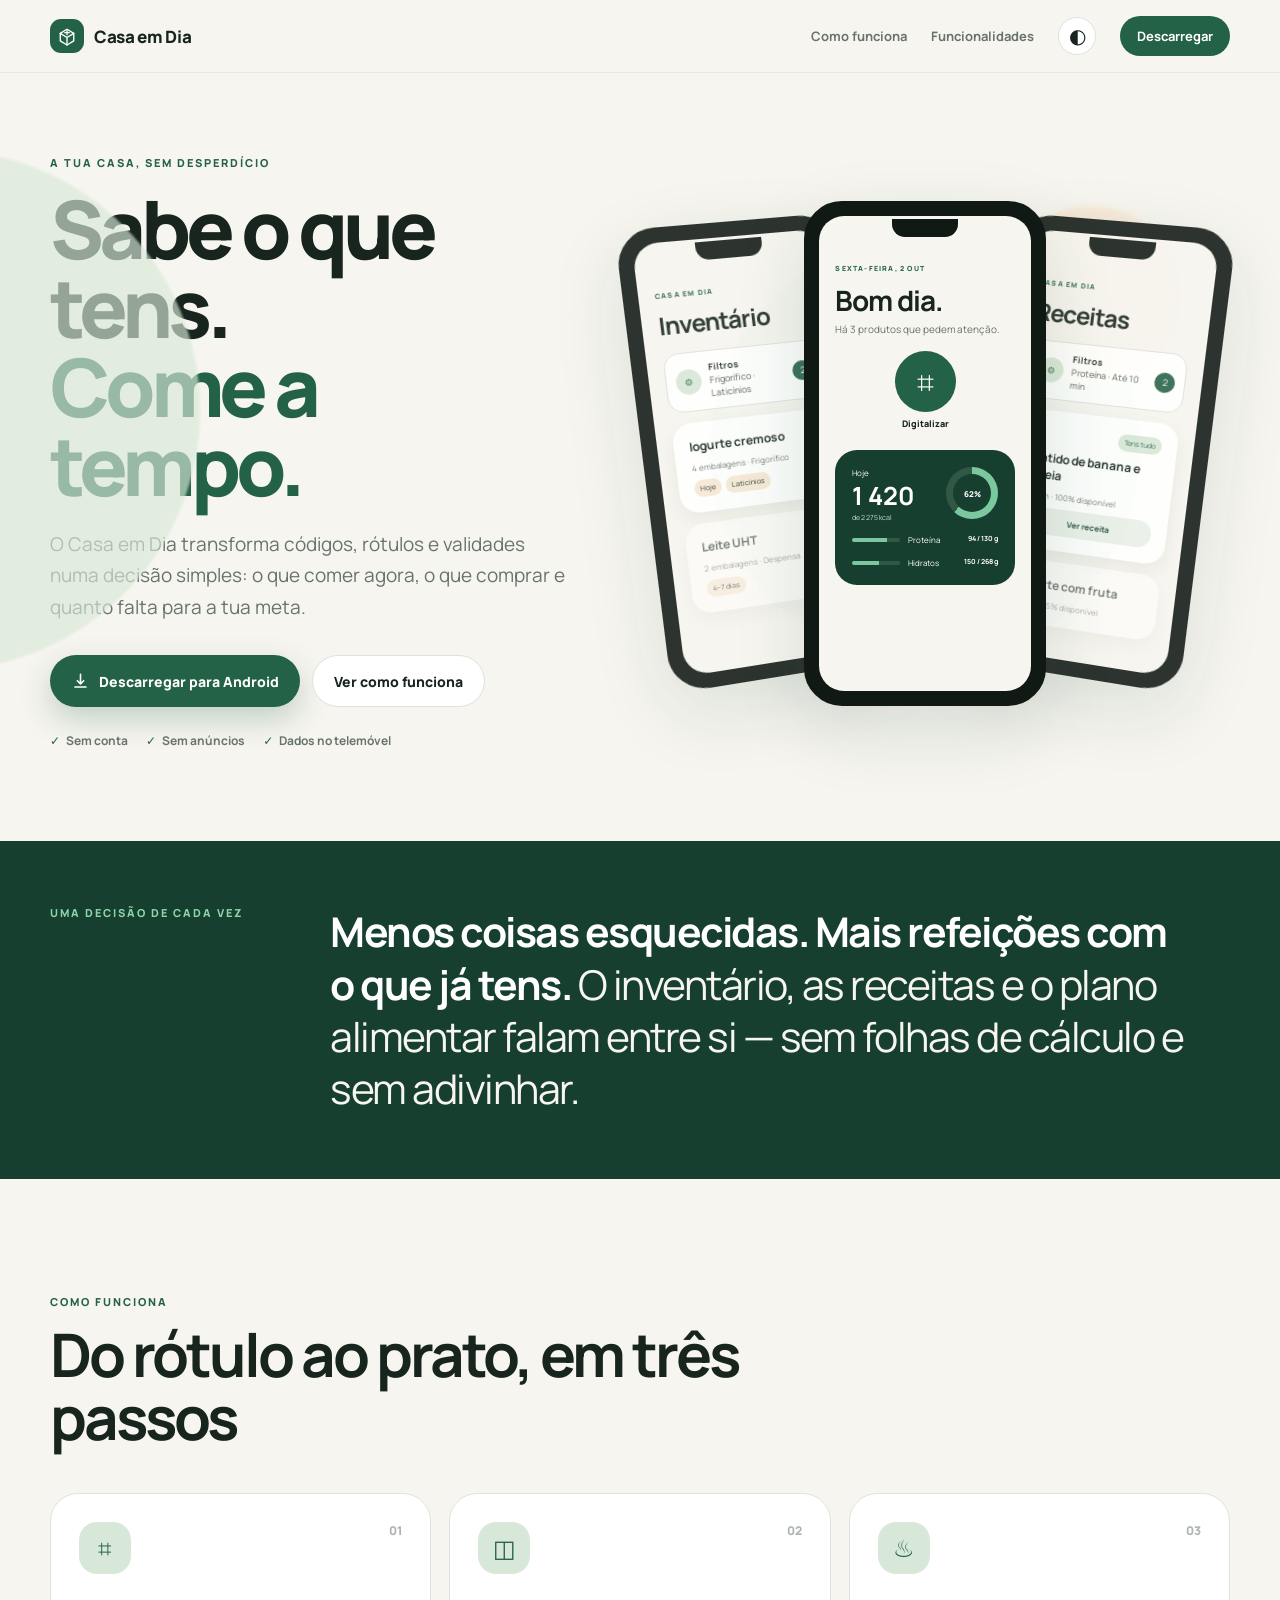
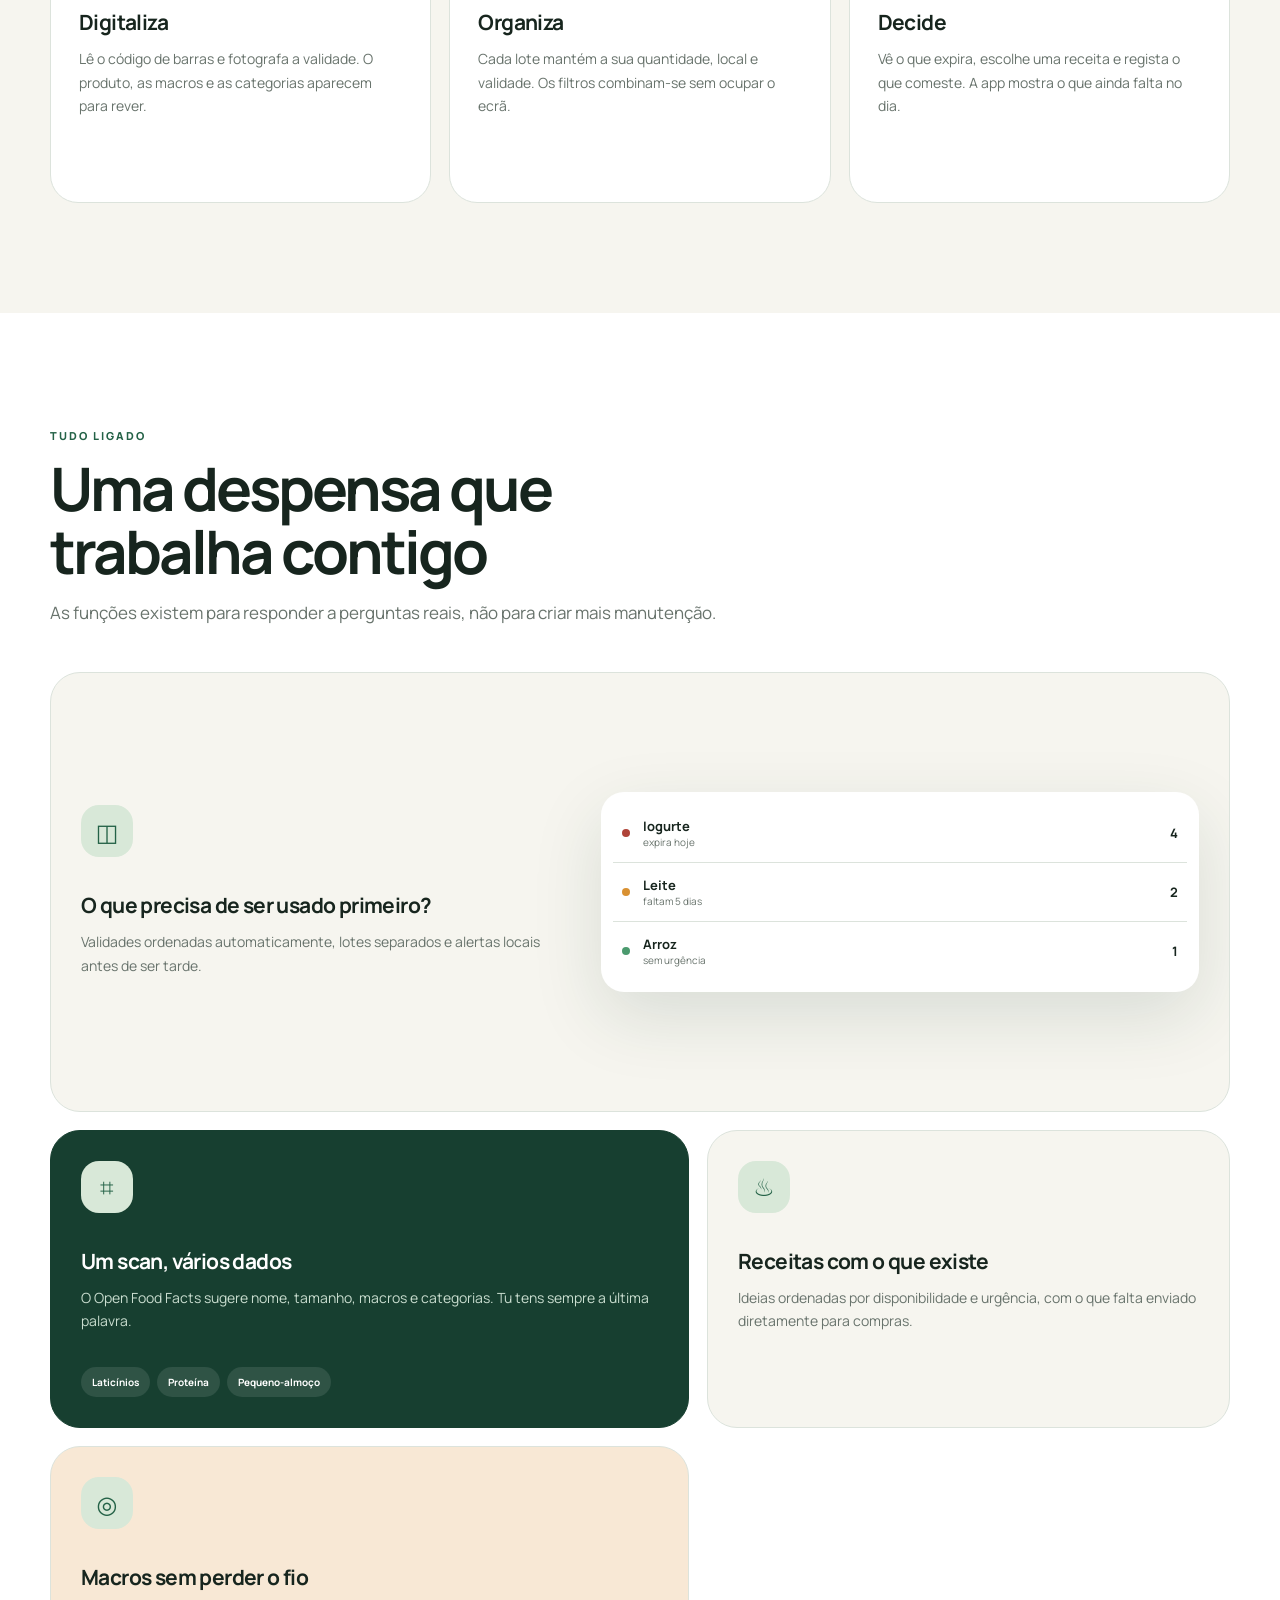
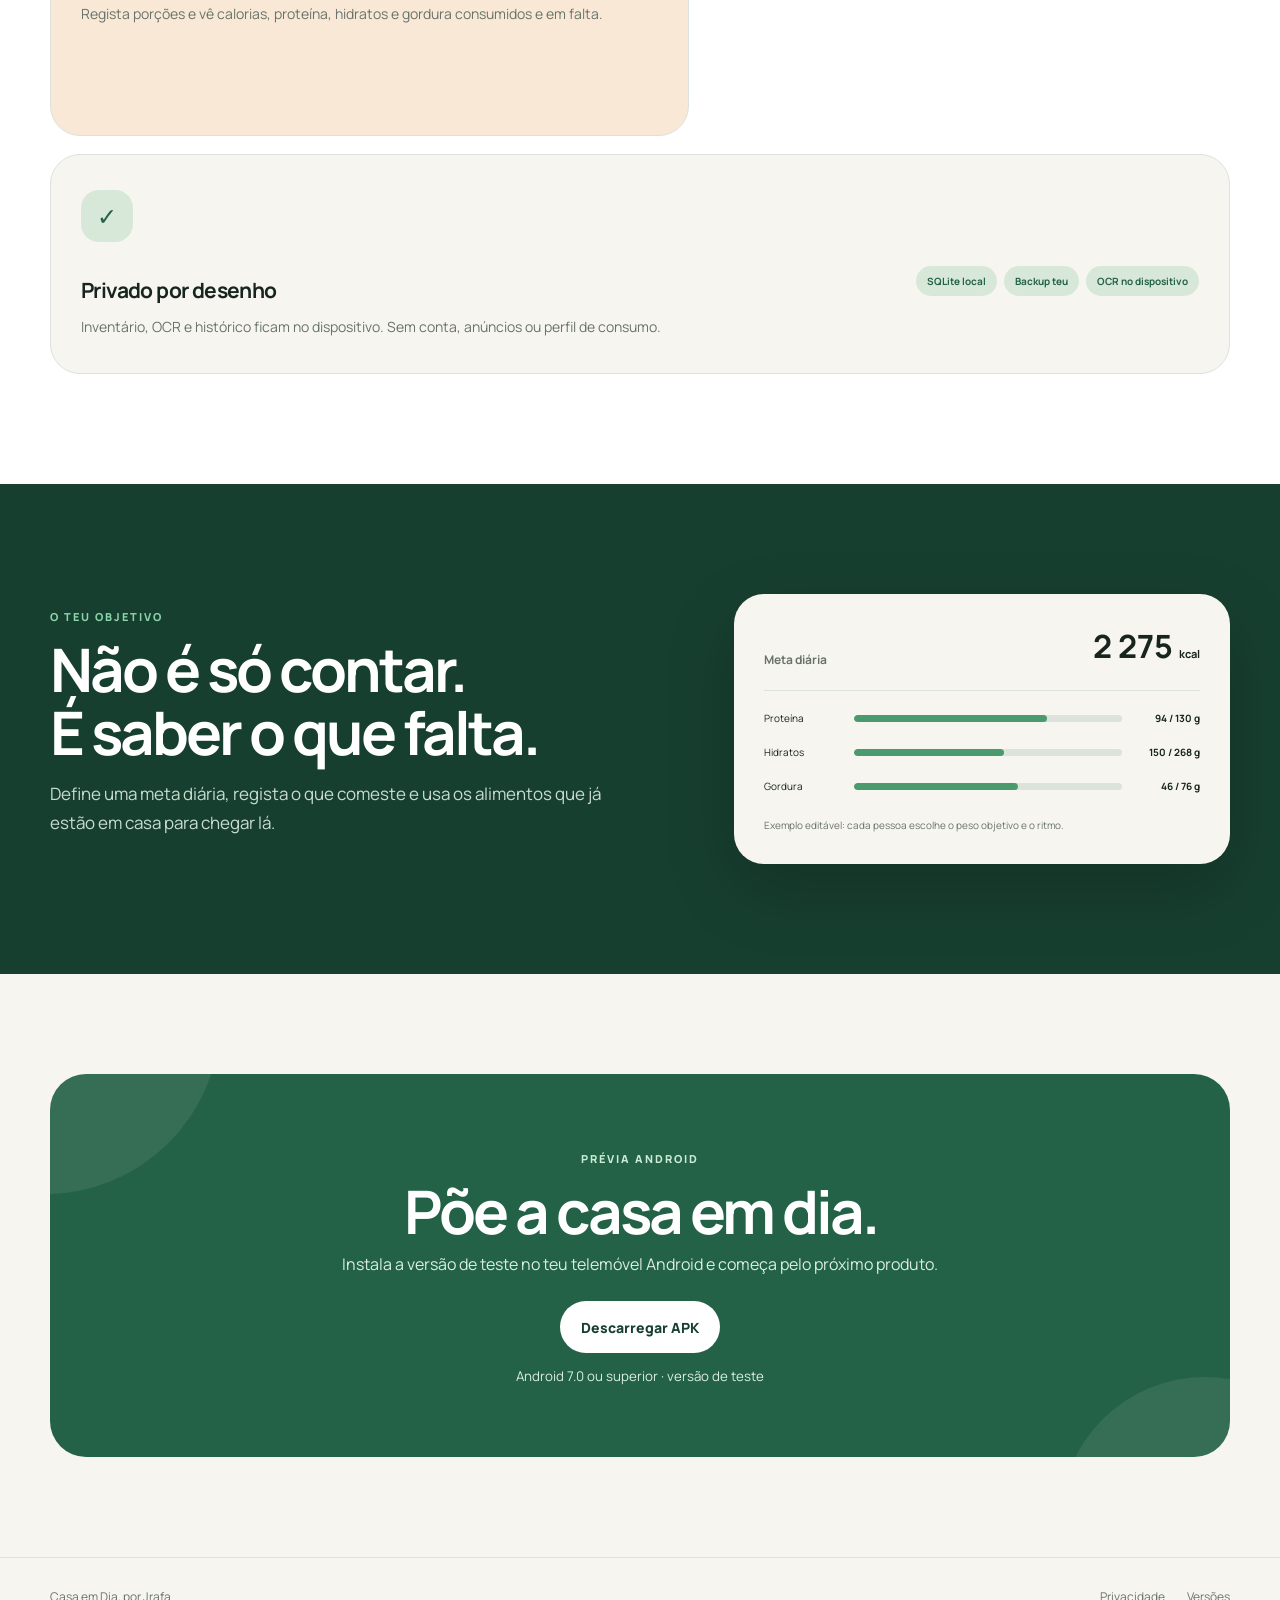
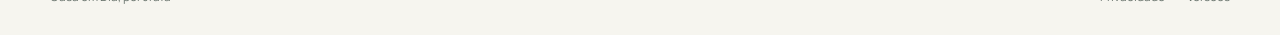
==== index.html @ ed1c9cf5 "feat: publish Casa em Dia product page" ====
<!doctype html>
<html lang="pt-PT">
  <head>
    <meta charset="utf-8" />
    <meta name="viewport" content="width=device-width, initial-scale=1" />
    <title>Casa em Dia — sabe o que tens, come a tempo</title>
    <meta
      name="description"
      content="Inventário, validades, receitas e macros numa app Android privada. Digitaliza, decide o que comer e reduz o desperdício."
    />
    <meta name="theme-color" content="#F6F5EF" />
    <meta property="og:type" content="website" />
    <meta property="og:locale" content="pt_PT" />
    <meta
      property="og:title"
      content="Casa em Dia — sabe o que tens, come a tempo"
    />
    <meta
      property="og:description"
      content="A app Android que junta inventário, validades, receitas e macros — sem conta e sem anúncios."
    />
    <link rel="stylesheet" href="site.css" />
    <script>
      try {
        if (localStorage.getItem('casa-em-dia-theme') === 'dark')
          document.documentElement.dataset.theme = 'dark';
      } catch (error) {}
    </script>
  </head>
  <body>
    <header class="topbar">
      <div class="wrap nav-wrap">
        <a class="brand" href="#top" aria-label="Casa em Dia — início">
          <span class="brand-mark" aria-hidden="true">
            <svg viewBox="0 0 32 32" fill="none">
              <path d="M7 12.5 16 7l9 5.5v10L16 28l-9-5.5v-10Z" />
              <path d="m7 12.5 9 5.5 9-5.5M16 18v10" />
              <path d="M13 11.5h6M16 8.8v5.4" />
            </svg>
          </span>
          Casa em Dia
        </a>
        <nav aria-label="Navegação principal">
          <a class="nav-link" href="#como-funciona">Como funciona</a>
          <a class="nav-link" href="#funcionalidades">Funcionalidades</a>
          <button
            class="theme"
            type="button"
            aria-label="Alternar tema"
            title="Alternar tema"
          >
            <span aria-hidden="true">◐</span>
          </button>
          <a
            class="mini-cta"
            href="https://github.com/jrafael-rep/home-inventory/releases/download/android-preview-1.2.0-3/casa-em-dia-preview-arm64.apk"
            rel="noopener"
          >
            Descarregar
          </a>
        </nav>
      </div>
    </header>

    <main id="top">
      <section class="hero">
        <div class="wrap hero-grid">
          <div class="hero-copy reveal">
            <span class="eyebrow">A TUA CASA, SEM DESPERDÍCIO</span>
            <h1>Sabe o que tens.<br /><span>Come a tempo.</span></h1>
            <p class="lede">
              O Casa em Dia transforma códigos, rótulos e validades numa decisão
              simples: o que comer agora, o que comprar e quanto falta para a
              tua meta.
            </p>
            <div class="actions">
              <a
                class="button primary"
                href="https://github.com/jrafael-rep/home-inventory/releases/download/android-preview-1.2.0-3/casa-em-dia-preview-arm64.apk"
                rel="noopener"
              >
                <svg viewBox="0 0 24 24" aria-hidden="true">
                  <path d="M12 3v12m0 0 4-4m-4 4-4-4M5 19h14" />
                </svg>
                Descarregar para Android
              </a>
              <a class="button secondary" href="#como-funciona"
                >Ver como funciona</a
              >
            </div>
            <div class="trust" aria-label="Vantagens principais">
              <span>Sem conta</span><span>Sem anúncios</span
              ><span>Dados no telemóvel</span>
            </div>
          </div>

          <div
            class="phone-stage reveal"
            aria-label="Pré-visualização da aplicação"
          >
            <div class="orb one"></div>
            <div class="orb two"></div>
            <div class="phone back left" aria-hidden="true">
              <div class="speaker"></div>
              <div class="screen">
                <small>CASA EM DIA</small>
                <h3>Inventário</h3>
                <div class="filter-mock">
                  <b>⚙</b
                  ><span>Filtros<br /><em>Frigorífico · Laticínios</em></span
                  ><i>2</i>
                </div>
                <div class="food-card">
                  <b>Iogurte cremoso</b><span>4 embalagens · Frigorífico</span>
                  <div><i>Hoje</i><i>Laticínios</i></div>
                </div>
                <div class="food-card faint">
                  <b>Leite UHT</b><span>2 embalagens · Despensa</span>
                  <div><i>4–7 dias</i></div>
                </div>
              </div>
            </div>
            <div class="phone front">
              <div class="speaker"></div>
              <div class="screen today-screen">
                <small>SEXTA-FEIRA, 2 OUT</small>
                <h3>Bom dia.</h3>
                <p>Há 3 produtos que pedem atenção.</p>
                <div class="scan-circle">⌗</div>
                <span class="scan-label">Digitalizar</span>
                <div class="today-card">
                  <div><span>Hoje</span><b>1 420</b><em>de 2 275 kcal</em></div>
                  <div class="ring"><span>62%</span></div>
                  <div class="macro">
                    <i style="--p: 72%"></i
                    ><span>Proteína <b>94 / 130 g</b></span>
                  </div>
                  <div class="macro">
                    <i style="--p: 56%"></i
                    ><span>Hidratos <b>150 / 268 g</b></span>
                  </div>
                </div>
              </div>
            </div>
            <div class="phone back right" aria-hidden="true">
              <div class="speaker"></div>
              <div class="screen">
                <small>CASA EM DIA</small>
                <h3>Receitas</h3>
                <div class="filter-mock">
                  <b>⚙</b
                  ><span>Filtros<br /><em>Proteína · Até 10 min</em></span
                  ><i>2</i>
                </div>
                <div class="recipe-card">
                  <span class="pill">Tens tudo</span
                  ><b>Batido de banana e aveia</b
                  ><em>5 min · 100% disponível</em><button>Ver receita</button>
                </div>
                <div class="recipe-card faint">
                  <b>Iogurte com fruta</b><em>5 min · 75% disponível</em>
                </div>
              </div>
            </div>
          </div>
        </div>
      </section>

      <section class="promise reveal">
        <div class="wrap promise-grid">
          <span class="eyebrow">UMA DECISÃO DE CADA VEZ</span>
          <p>
            <strong
              >Menos coisas esquecidas. Mais refeições com o que já
              tens.</strong
            >
            O inventário, as receitas e o plano alimentar falam entre si — sem
            folhas de cálculo e sem adivinhar.
          </p>
        </div>
      </section>

      <section class="section" id="como-funciona">
        <div class="wrap">
          <div class="section-head reveal">
            <span class="eyebrow">COMO FUNCIONA</span>
            <h2>Do rótulo ao prato, em três passos</h2>
          </div>
          <div class="steps">
            <article class="step reveal">
              <span>01</span>
              <div class="step-icon">⌗</div>
              <h3>Digitaliza</h3>
              <p>
                Lê o código de barras e fotografa a validade. O produto, as
                macros e as categorias aparecem para rever.
              </p>
            </article>
            <article class="step reveal">
              <span>02</span>
              <div class="step-icon">◫</div>
              <h3>Organiza</h3>
              <p>
                Cada lote mantém a sua quantidade, local e validade. Os filtros
                combinam-se sem ocupar o ecrã.
              </p>
            </article>
            <article class="step reveal">
              <span>03</span>
              <div class="step-icon">♨</div>
              <h3>Decide</h3>
              <p>
                Vê o que expira, escolhe uma receita e regista o que comeste. A
                app mostra o que ainda falta no dia.
              </p>
            </article>
          </div>
        </div>
      </section>

      <section class="section soft" id="funcionalidades">
        <div class="wrap">
          <div class="section-head reveal">
            <span class="eyebrow">TUDO LIGADO</span>
            <h2>Uma despensa que trabalha contigo</h2>
            <p>
              As funções existem para responder a perguntas reais, não para
              criar mais manutenção.
            </p>
          </div>
          <div class="bento">
            <article class="feature featured reveal">
              <div>
                <span class="feature-icon">◫</span>
                <h3>O que precisa de ser usado primeiro?</h3>
                <p>
                  Validades ordenadas automaticamente, lotes separados e alertas
                  locais antes de ser tarde.
                </p>
              </div>
              <div class="mini-list">
                <div>
                  <i class="red"></i
                  ><span><b>Iogurte</b><em>expira hoje</em></span
                  ><strong>4</strong>
                </div>
                <div>
                  <i class="amber"></i
                  ><span><b>Leite</b><em>faltam 5 dias</em></span
                  ><strong>2</strong>
                </div>
                <div>
                  <i class="green"></i
                  ><span><b>Arroz</b><em>sem urgência</em></span
                  ><strong>1</strong>
                </div>
              </div>
            </article>
            <article class="feature dark reveal">
              <span class="feature-icon">⌗</span>
              <h3>Um scan, vários dados</h3>
              <p>
                O Open Food Facts sugere nome, tamanho, macros e categorias. Tu
                tens sempre a última palavra.
              </p>
              <div class="tag-cloud">
                <span>Laticínios</span><span>Proteína</span
                ><span>Pequeno-almoço</span>
              </div>
            </article>
            <article class="feature reveal">
              <span class="feature-icon">♨</span>
              <h3>Receitas com o que existe</h3>
              <p>
                Ideias ordenadas por disponibilidade e urgência, com o que falta
                enviado diretamente para compras.
              </p>
            </article>
            <article class="feature tint reveal">
              <span class="feature-icon">◎</span>
              <h3>Macros sem perder o fio</h3>
              <p>
                Regista porções e vê calorias, proteína, hidratos e gordura
                consumidos e em falta.
              </p>
            </article>
            <article class="feature wide reveal">
              <div>
                <span class="feature-icon">✓</span>
                <h3>Privado por desenho</h3>
                <p>
                  Inventário, OCR e histórico ficam no dispositivo. Sem conta,
                  anúncios ou perfil de consumo.
                </p>
              </div>
              <div class="privacy-pills">
                <span>SQLite local</span><span>Backup teu</span
                ><span>OCR no dispositivo</span>
              </div>
            </article>
          </div>
        </div>
      </section>

      <section class="goal-section">
        <div class="wrap goal-grid">
          <div class="reveal">
            <span class="eyebrow">O TEU OBJETIVO</span>
            <h2>Não é só contar.<br />É saber o que falta.</h2>
            <p>
              Define uma meta diária, regista o que comeste e usa os alimentos
              que já estão em casa para chegar lá.
            </p>
          </div>
          <div class="goal-card reveal">
            <div class="goal-top">
              <span>Meta diária</span><b>2 275 <small>kcal</small></b>
            </div>
            <div class="goal-row">
              <span>Proteína</span>
              <div><i style="--p: 72%"></i></div>
              <b>94 / 130 g</b>
            </div>
            <div class="goal-row">
              <span>Hidratos</span>
              <div><i style="--p: 56%"></i></div>
              <b>150 / 268 g</b>
            </div>
            <div class="goal-row">
              <span>Gordura</span>
              <div><i style="--p: 61%"></i></div>
              <b>46 / 76 g</b>
            </div>
            <p>
              Exemplo editável: cada pessoa escolhe o peso objetivo e o ritmo.
            </p>
          </div>
        </div>
      </section>

      <section class="final-cta">
        <div class="wrap reveal">
          <div class="final-box">
            <span class="eyebrow">PRÉVIA ANDROID</span>
            <h2>Põe a casa em dia.</h2>
            <p>
              Instala a versão de teste no teu telemóvel Android e começa pelo
              próximo produto.
            </p>
            <a
              class="button primary light"
              href="https://github.com/jrafael-rep/home-inventory/releases/download/android-preview-1.2.0-3/casa-em-dia-preview-arm64.apk"
              rel="noopener"
              >Descarregar APK</a
            >
            <small>Android 7.0 ou superior · versão de teste</small>
          </div>
        </div>
      </section>
    </main>

    <footer>
      <div class="wrap footer-grid">
        <span>Casa em Dia, por Jrafa</span>
        <div>
          <a href="privacy.html">Privacidade</a
          ><a
            href="https://github.com/jrafael-rep/home-inventory/releases"
            rel="noopener"
            >Versões</a
          >
        </div>
      </div>
    </footer>
    <script src="site.js"></script>
  </body>
</html>
---- site.css ----
@import url('https://fonts.googleapis.com/css2?family=Manrope:wght@400;500;600;700;800&display=swap');

:root {
  --bg: #f6f5ef;
  --surface: #fff;
  --soft: #eaf0e9;
  --mint: #d8e8d8;
  --ink: #17251e;
  --muted: #68736c;
  --green: #246247;
  --deep: #173f30;
  --line: #dce3dc;
  --cream: #f8e8d5;
  --orange: #a85d17;
  --shadow: 0 24px 70px rgba(23, 63, 48, 0.13);
}

[data-theme='dark'] {
  --bg: #101813;
  --surface: #17231c;
  --soft: #213128;
  --mint: #294c39;
  --ink: #f2f5f1;
  --muted: #aab6ae;
  --green: #69bd91;
  --deep: #d8e8d8;
  --line: #304139;
  --cream: #4b3523;
  --orange: #edb878;
  --shadow: 0 24px 70px rgba(0, 0, 0, 0.28);
}

* {
  box-sizing: border-box;
}
html {
  scroll-behavior: smooth;
}
body {
  margin: 0;
  overflow-x: hidden;
  background: var(--bg);
  color: var(--ink);
  font-family: Manrope, system-ui, sans-serif;
  -webkit-font-smoothing: antialiased;
}
a {
  color: inherit;
  text-decoration: none;
}
button,
a {
  -webkit-tap-highlight-color: transparent;
}
.wrap {
  width: min(1180px, calc(100% - 40px));
  margin: 0 auto;
}
.topbar {
  position: fixed;
  inset: 0 0 auto;
  z-index: 20;
  background: color-mix(in srgb, var(--bg) 86%, transparent);
  border-bottom: 1px solid color-mix(in srgb, var(--line) 72%, transparent);
  backdrop-filter: blur(18px);
}
.nav-wrap {
  height: 72px;
  display: flex;
  align-items: center;
  justify-content: space-between;
}
.brand {
  display: inline-flex;
  align-items: center;
  gap: 10px;
  font-size: 17px;
  font-weight: 800;
  letter-spacing: -0.35px;
}
.brand-mark {
  width: 34px;
  height: 34px;
  display: grid;
  place-items: center;
  border-radius: 11px;
  color: #fff;
  background: var(--green);
}
.brand-mark svg {
  width: 24px;
  stroke: currentColor;
  stroke-width: 1.8;
  stroke-linejoin: round;
  stroke-linecap: round;
}
nav {
  display: flex;
  align-items: center;
  gap: 24px;
  font-size: 13px;
  font-weight: 700;
}
.nav-link {
  color: var(--muted);
  transition: color 0.2s ease;
}
.nav-link:hover {
  color: var(--ink);
}
.theme {
  width: 38px;
  height: 38px;
  border: 1px solid var(--line);
  border-radius: 50%;
  color: var(--ink);
  background: var(--surface);
  cursor: pointer;
  font-size: 20px;
  transition: transform 0.2s ease;
}
.theme:hover {
  transform: rotate(18deg);
}
.mini-cta {
  padding: 11px 17px;
  border-radius: 99px;
  color: #fff;
  background: var(--green);
}
.hero {
  min-height: 760px;
  padding: 150px 0 92px;
  position: relative;
}
.hero::before {
  content: '';
  position: absolute;
  width: 520px;
  height: 520px;
  border-radius: 50%;
  background: color-mix(in srgb, var(--mint) 65%, transparent);
  filter: blur(1px);
  left: -320px;
  top: 150px;
}
.hero-grid {
  display: grid;
  grid-template-columns: 0.92fr 1.08fr;
  gap: 52px;
  align-items: center;
}
.eyebrow {
  display: inline-block;
  color: var(--green);
  font-weight: 800;
  letter-spacing: 2px;
  font-size: 11px;
}
h1,
h2,
h3,
p {
  margin-top: 0;
}
h1 {
  max-width: 660px;
  margin: 17px 0 24px;
  font-size: clamp(52px, 6.3vw, 88px);
  line-height: 0.98;
  letter-spacing: -5px;
  font-weight: 800;
}
h1 span {
  color: var(--green);
}
.lede {
  max-width: 600px;
  color: var(--muted);
  font-size: 19px;
  line-height: 1.65;
}
.actions {
  display: flex;
  gap: 12px;
  margin: 32px 0 25px;
  flex-wrap: wrap;
}
.button {
  min-height: 52px;
  padding: 0 21px;
  border-radius: 99px;
  display: inline-flex;
  align-items: center;
  justify-content: center;
  gap: 9px;
  font-size: 14px;
  font-weight: 800;
  transition:
    transform 0.2s ease,
    box-shadow 0.2s ease,
    background 0.2s ease;
}
.button:hover {
  transform: translateY(-2px);
}
.button svg {
  width: 19px;
  fill: none;
  stroke: currentColor;
  stroke-width: 2;
  stroke-linecap: round;
  stroke-linejoin: round;
}
.button.primary {
  color: #fff;
  background: var(--green);
  box-shadow: 0 12px 30px color-mix(in srgb, var(--green) 25%, transparent);
}
.button.secondary {
  border: 1px solid var(--line);
  background: var(--surface);
}
.trust {
  display: flex;
  flex-wrap: wrap;
  gap: 18px;
  color: var(--muted);
  font-size: 12px;
  font-weight: 700;
}
.trust span::before {
  content: '✓';
  color: var(--green);
  margin-right: 6px;
}
.phone-stage {
  min-height: 580px;
  position: relative;
  display: flex;
  justify-content: center;
  align-items: center;
  perspective: 1300px;
}
.orb {
  position: absolute;
  border-radius: 50%;
  filter: blur(2px);
}
.orb.one {
  width: 430px;
  height: 430px;
  background: var(--mint);
}
.orb.two {
  width: 180px;
  height: 180px;
  right: 8%;
  top: 8%;
  background: var(--cream);
  opacity: 0.9;
}
.phone {
  width: 242px;
  height: 505px;
  border: 8px solid #111915;
  border-radius: 38px;
  padding: 7px;
  background: #111915;
  position: absolute;
  box-shadow: var(--shadow);
  transition: transform 0.5s cubic-bezier(0.2, 0.8, 0.2, 1);
}
.phone::after {
  content: '';
  position: absolute;
  inset: 8px;
  border: 1px solid rgba(255, 255, 255, 0.08);
  border-radius: 25px;
  pointer-events: none;
}
.phone-stage:hover .front {
  transform: translateY(-7px);
}
.phone-stage:hover .left {
  transform: translate(-22px, -3px) rotateY(13deg) rotateZ(-7deg);
}
.phone-stage:hover .right {
  transform: translate(22px, 3px) rotateY(-13deg) rotateZ(7deg);
}
.phone.front {
  z-index: 3;
  transform: translateY(4px);
}
.phone.back {
  width: 218px;
  height: 458px;
  z-index: 1;
  opacity: 0.88;
}
.phone.left {
  left: 4%;
  transform: rotateY(13deg) rotateZ(-7deg);
}
.phone.right {
  right: 4%;
  transform: rotateY(-13deg) rotateZ(7deg);
}
.speaker {
  position: absolute;
  z-index: 4;
  width: 66px;
  height: 18px;
  top: 10px;
  left: 50%;
  transform: translateX(-50%);
  border-radius: 0 0 13px 13px;
  background: #111915;
}
.screen {
  height: 100%;
  overflow: hidden;
  border-radius: 25px;
  padding: 38px 16px 18px;
  background: #f6f5ef;
  color: #17251e;
}
.screen small {
  font-size: 7px;
  color: #246247;
  font-weight: 800;
  letter-spacing: 1.2px;
}
.screen h3 {
  font-size: 24px;
  margin: 5px 0 12px;
  letter-spacing: -1px;
}
.screen > p {
  color: #68736c;
  font-size: 10px;
  line-height: 1.5;
}
.filter-mock {
  display: flex;
  align-items: center;
  gap: 8px;
  background: #fff;
  border: 1px solid #dce3dc;
  border-radius: 15px;
  padding: 9px;
  font-size: 9px;
}
.filter-mock b {
  width: 25px;
  height: 25px;
  display: grid;
  place-items: center;
  background: #d8e8d8;
  border-radius: 50%;
  color: #246247;
}
.filter-mock span {
  flex: 1;
  font-weight: 700;
}
.filter-mock em {
  color: #68736c;
  font-style: normal;
  font-weight: 500;
}
.filter-mock i {
  width: 20px;
  height: 20px;
  display: grid;
  place-items: center;
  color: #fff;
  background: #246247;
  border-radius: 50%;
  font-style: normal;
}
.food-card,
.recipe-card {
  position: relative;
  display: flex;
  flex-direction: column;
  gap: 7px;
  margin-top: 11px;
  padding: 15px;
  border-radius: 19px;
  background: #fff;
  box-shadow: 0 8px 20px rgba(23, 37, 30, 0.06);
}
.food-card > b,
.recipe-card > b {
  font-size: 12px;
}
.food-card > span,
.recipe-card > em {
  color: #68736c;
  font-size: 8px;
  font-style: normal;
}
.food-card div {
  display: flex;
  gap: 4px;
}
.food-card i,
.pill {
  padding: 4px 6px;
  border-radius: 99px;
  background: #f8e8d5;
  font-size: 7px;
  font-style: normal;
}
.faint {
  opacity: 0.62;
}
.recipe-card .pill {
  align-self: flex-end;
  color: #246247;
  background: #d8e8d8;
}
.recipe-card button {
  border: 0;
  padding: 8px;
  color: #173f30;
  background: #eaf0e9;
  border-radius: 99px;
  font: 700 8px Manrope;
}
.today-screen {
  text-align: left;
}
.today-screen h3 {
  font-size: 28px;
  margin-bottom: 3px;
}
.today-screen > p {
  margin-bottom: 10px;
}
.scan-circle {
  width: 61px;
  height: 61px;
  margin: 14px auto 5px;
  display: grid;
  place-items: center;
  border-radius: 50%;
  color: #fff;
  background: #246247;
  font-size: 30px;
}
.scan-label {
  display: block;
  text-align: center;
  font-size: 9px;
  font-weight: 800;
}
.today-card {
  margin-top: 20px;
  padding: 17px;
  border-radius: 22px;
  background: #173f30;
  color: #fff;
  display: grid;
  grid-template-columns: 1fr auto;
  gap: 12px;
}
.today-card > div:first-child {
  display: flex;
  flex-direction: column;
}
.today-card span {
  font-size: 8px;
}
.today-card b {
  font-size: 25px;
}
.today-card em {
  font-size: 7px;
  color: #c9ddcf;
  font-style: normal;
}
.ring {
  width: 52px;
  height: 52px;
  border-radius: 50%;
  display: grid;
  place-items: center;
  background: conic-gradient(#7bc89e 62%, #315844 0);
}
.ring::before {
  content: '';
  position: absolute;
  width: 38px;
  height: 38px;
  border-radius: 50%;
  background: #173f30;
}
.ring span {
  z-index: 1;
  font-weight: 800;
}
.macro {
  grid-column: 1/-1;
  display: grid;
  grid-template-columns: 48px 1fr;
  gap: 8px;
  align-items: center;
}
.macro i {
  height: 4px;
  border-radius: 4px;
  background: linear-gradient(90deg, #7bc89e var(--p), #315844 0);
}
.macro span {
  display: flex;
  justify-content: space-between;
}
.macro b {
  font-size: 7px;
}
.promise {
  padding: 64px 0;
  background: var(--deep);
  color: var(--bg);
}
[data-theme='dark'] .promise {
  color: #17251e;
  background: #d8e8d8;
}
.promise-grid {
  display: grid;
  grid-template-columns: 220px 1fr;
  gap: 60px;
  align-items: start;
}
.promise .eyebrow {
  color: #8cd4aa;
}
.promise p {
  max-width: 860px;
  margin: 0;
  font-size: clamp(25px, 3.2vw, 42px);
  line-height: 1.28;
  letter-spacing: -1.5px;
}
.promise p strong {
  color: #fff;
}
[data-theme='dark'] .promise p strong {
  color: #17251e;
}
.section {
  padding: 110px 0;
}
.section.soft {
  background: var(--surface);
}
.section-head {
  max-width: 720px;
  margin-bottom: 44px;
}
.section-head h2,
.goal-section h2,
.final-box h2 {
  margin: 12px 0 16px;
  font-size: clamp(38px, 5vw, 60px);
  line-height: 1.05;
  letter-spacing: -3px;
}
.section-head > p {
  color: var(--muted);
  font-size: 17px;
  line-height: 1.7;
}
.steps {
  display: grid;
  grid-template-columns: repeat(3, 1fr);
  gap: 18px;
}
.step {
  position: relative;
  min-height: 310px;
  padding: 28px;
  border: 1px solid var(--line);
  border-radius: 28px;
  background: var(--surface);
}
.step > span {
  float: right;
  color: color-mix(in srgb, var(--muted) 55%, transparent);
  font-size: 12px;
  font-weight: 800;
}
.step-icon,
.feature-icon {
  width: 52px;
  height: 52px;
  margin-bottom: 34px;
  display: grid;
  place-items: center;
  border-radius: 18px;
  color: var(--green);
  background: var(--mint);
  font-size: 24px;
}
.step h3,
.feature h3 {
  margin-bottom: 11px;
  font-size: 21px;
  letter-spacing: -0.6px;
}
.step p,
.feature p {
  margin: 0;
  color: var(--muted);
  font-size: 14px;
  line-height: 1.7;
}
.bento {
  display: grid;
  grid-template-columns: 1.1fr 0.9fr;
  gap: 18px;
}
.feature {
  min-height: 290px;
  padding: 30px;
  border: 1px solid var(--line);
  border-radius: 30px;
  background: var(--bg);
  overflow: hidden;
}
.feature.featured {
  min-height: 440px;
  display: grid;
  grid-template-columns: 0.9fr 1.1fr;
  align-items: center;
  gap: 30px;
  grid-column: 1/-1;
}
.feature.dark {
  color: #fff;
  background: #173f30;
  border-color: #173f30;
}
.feature.dark p {
  color: #c9ddcf;
}
.feature.tint {
  background: var(--cream);
}
.feature.wide {
  grid-column: 1/-1;
  min-height: 220px;
  display: flex;
  justify-content: space-between;
  align-items: center;
  gap: 30px;
}
.mini-list {
  padding: 12px;
  border-radius: 23px;
  background: var(--surface);
  box-shadow: var(--shadow);
}
.mini-list > div {
  display: grid;
  grid-template-columns: 10px 1fr auto;
  gap: 11px;
  align-items: center;
  padding: 13px 9px;
  border-bottom: 1px solid var(--line);
}
.mini-list > div:last-child {
  border: 0;
}
.mini-list i {
  width: 8px;
  height: 8px;
  border-radius: 50%;
}
.mini-list .red {
  background: #af4338;
}
.mini-list .amber {
  background: #d99132;
}
.mini-list .green {
  background: #4b9a6e;
}
.mini-list span {
  display: flex;
  flex-direction: column;
}
.mini-list b {
  font-size: 13px;
}
.mini-list em {
  color: var(--muted);
  font-size: 10px;
  font-style: normal;
}
.mini-list strong {
  font-size: 13px;
}
.tag-cloud,
.privacy-pills {
  display: flex;
  flex-wrap: wrap;
  gap: 7px;
  margin-top: 34px;
}
.tag-cloud span,
.privacy-pills span {
  padding: 8px 11px;
  border-radius: 99px;
  background: rgba(255, 255, 255, 0.1);
  font-size: 10px;
  font-weight: 700;
}
.privacy-pills span {
  color: var(--green);
  background: var(--mint);
}
.goal-section {
  padding: 110px 0;
  color: #fff;
  background: #173f30;
}
.goal-grid {
  display: grid;
  grid-template-columns: 1fr 0.82fr;
  gap: 80px;
  align-items: center;
}
.goal-section .eyebrow {
  color: #8cd4aa;
}
.goal-section p {
  max-width: 580px;
  color: #c9ddcf;
  font-size: 17px;
  line-height: 1.7;
}
.goal-card {
  padding: 30px;
  border-radius: 30px;
  color: #17251e;
  background: #f6f5ef;
  box-shadow: 0 25px 70px rgba(0, 0, 0, 0.2);
}
.goal-top {
  display: flex;
  justify-content: space-between;
  align-items: end;
  padding-bottom: 22px;
  border-bottom: 1px solid #dce3dc;
}
.goal-top > span {
  color: #68736c;
  font-size: 12px;
  font-weight: 700;
}
.goal-top > b {
  font-size: 32px;
}
.goal-top small {
  font-size: 11px;
}
.goal-row {
  margin-top: 20px;
  display: grid;
  grid-template-columns: 78px 1fr auto;
  gap: 12px;
  align-items: center;
  font-size: 10px;
}
.goal-row > div {
  height: 7px;
  border-radius: 99px;
  background: #dce3dc;
  overflow: hidden;
}
.goal-row i {
  display: block;
  width: var(--p);
  height: 100%;
  border-radius: inherit;
  background: #4b9a6e;
}
.goal-row b {
  min-width: 66px;
  text-align: right;
}
.goal-card > p {
  margin: 24px 0 0;
  color: #68736c;
  font-size: 10px;
}
.final-cta {
  padding: 100px 0;
}
.final-box {
  padding: 72px 30px;
  border-radius: 36px;
  text-align: center;
  color: #fff;
  background: var(--green);
  position: relative;
  overflow: hidden;
}
.final-box::before,
.final-box::after {
  content: '';
  position: absolute;
  border-radius: 50%;
  background: rgba(255, 255, 255, 0.08);
}
.final-box::before {
  width: 350px;
  height: 350px;
  left: -180px;
  top: -230px;
}
.final-box::after {
  width: 290px;
  height: 290px;
  right: -120px;
  bottom: -210px;
}
.final-box > * {
  position: relative;
  z-index: 1;
}
.final-box .eyebrow {
  color: #caecd7;
}
.final-box h2 {
  margin-bottom: 10px;
}
.final-box p {
  margin-bottom: 26px;
  color: #d9eee1;
}
.button.light {
  color: #173f30;
  background: #fff;
  box-shadow: none;
}
.final-box small {
  display: block;
  margin-top: 14px;
  color: #d9eee1;
}
footer {
  padding: 30px 0;
  border-top: 1px solid var(--line);
  color: var(--muted);
  font-size: 12px;
}
.footer-grid {
  display: flex;
  align-items: center;
  justify-content: space-between;
}
.footer-grid div {
  display: flex;
  gap: 22px;
}
.footer-grid a:hover {
  color: var(--ink);
}
.reveal {
  opacity: 0;
  transform: translateY(18px);
  transition:
    opacity 0.65s ease,
    transform 0.65s cubic-bezier(0.2, 0.8, 0.2, 1);
}
.reveal.visible {
  opacity: 1;
  transform: none;
}

@media (max-width: 980px) {
  .hero-grid {
    grid-template-columns: 1fr;
  }
  .hero-copy {
    text-align: center;
  }
  .hero-copy .lede {
    margin-left: auto;
    margin-right: auto;
  }
  .actions,
  .trust {
    justify-content: center;
  }
  .phone-stage {
    margin-top: 20px;
  }
  .goal-grid {
    grid-template-columns: 1fr;
    gap: 45px;
  }
  .promise-grid {
    grid-template-columns: 1fr;
    gap: 20px;
  }
  .steps {
    grid-template-columns: repeat(3, minmax(260px, 1fr));
    overflow-x: auto;
    scroll-snap-type: x mandatory;
    padding-bottom: 12px;
  }
  .step {
    scroll-snap-align: start;
  }
  .phone.left {
    left: 12%;
  }
  .phone.right {
    right: 12%;
  }
}
@media (max-width: 720px) {
  .wrap {
    width: min(100% - 28px, 1180px);
  }
  .nav-wrap {
    height: 64px;
  }
  .nav-link,
  .mini-cta {
    display: none;
  }
  .topbar nav {
    gap: 0;
  }
  .hero {
    padding: 116px 0 70px;
  }
  .hero-grid {
    gap: 20px;
  }
  h1 {
    font-size: 52px;
    letter-spacing: -3.5px;
  }
  .lede {
    font-size: 16px;
  }
  .phone-stage {
    min-height: 490px;
    transform: scale(0.86);
    margin: -22px -40px;
  }
  .phone.back {
    display: none;
  }
  .promise {
    padding: 54px 0;
  }
  .promise p {
    font-size: 27px;
  }
  .section {
    padding: 80px 0;
  }
  .section-head h2,
  .goal-section h2,
  .final-box h2 {
    font-size: 39px;
    letter-spacing: -2px;
  }
  .steps {
    margin-right: -14px;
  }
  .step {
    min-height: 280px;
  }
  .bento {
    display: flex;
    overflow-x: auto;
    scroll-snap-type: x mandatory;
    gap: 12px;
    margin-right: -14px;
    padding-right: 14px;
    padding-bottom: 12px;
  }
  .feature,
  .feature.featured,
  .feature.wide {
    display: block;
    min-width: 86%;
    min-height: 350px;
    scroll-snap-align: start;
  }
  .feature.featured .mini-list {
    margin-top: 28px;
  }
  .privacy-pills {
    margin-top: 26px;
  }
  .goal-section {
    padding: 80px 0;
  }
  .goal-card {
    padding: 23px;
  }
  .goal-row {
    grid-template-columns: 66px 1fr;
  }
  .goal-row > b {
    grid-column: 2;
    text-align: left;
  }
  .final-cta {
    padding: 70px 0;
  }
  .final-box {
    padding: 60px 22px;
  }
  .footer-grid {
    align-items: flex-start;
    gap: 20px;
  }
  .footer-grid div {
    flex-direction: column;
    gap: 8px;
  }
}
@media (prefers-reduced-motion: reduce) {
  html {
    scroll-behavior: auto;
  }
  .reveal {
    opacity: 1;
    transform: none;
    transition: none;
  }
  .phone,
  .button,
  .theme {
    transition: none;
  }
}
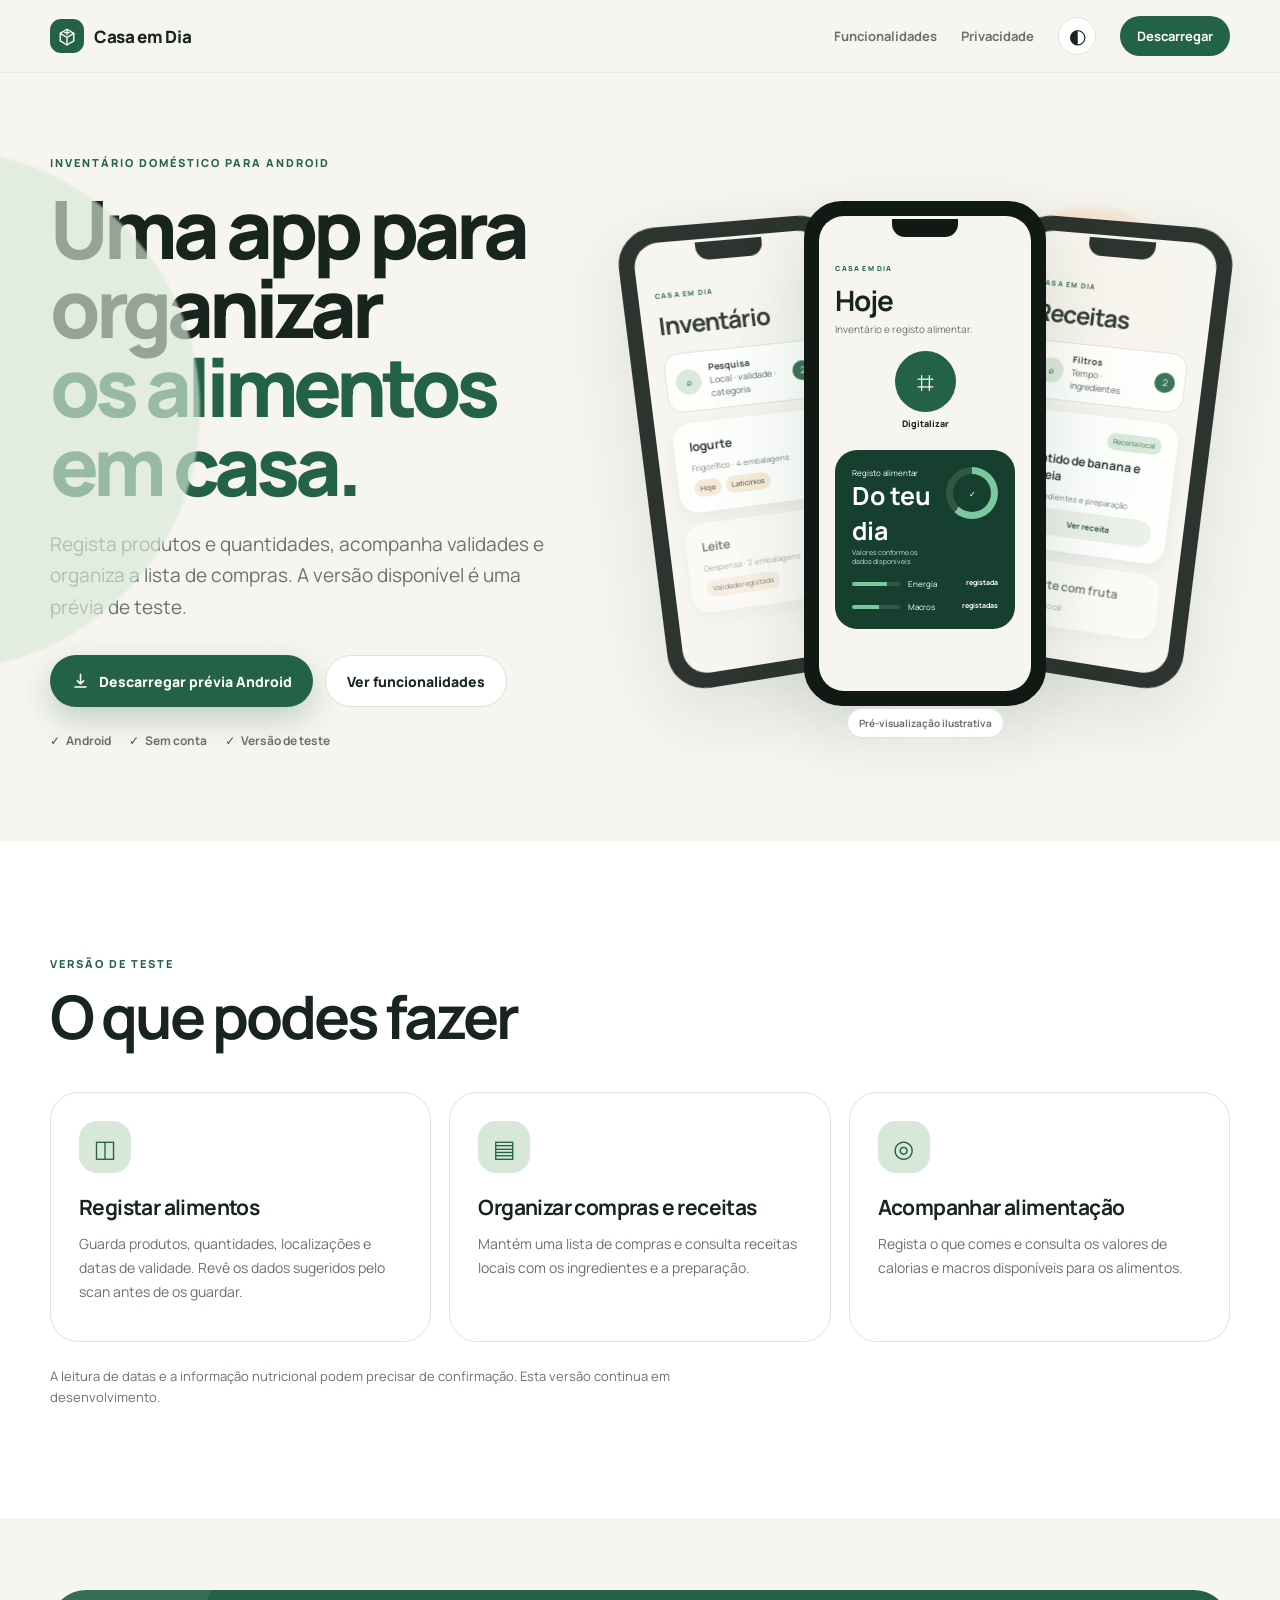
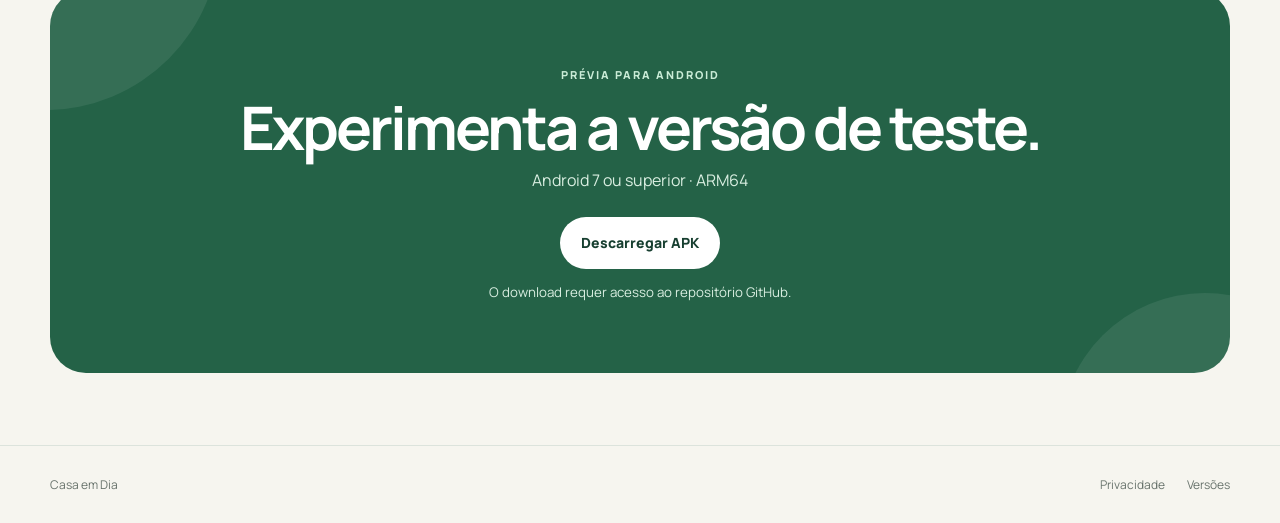
==== commit 53f5df7e: "feat: publish Casa em Dia product page" ====
--- a/index.html
+++ b/index.html
@@ -3,21 +3,21 @@
   <head>
     <meta charset="utf-8" />
     <meta name="viewport" content="width=device-width, initial-scale=1" />
-    <title>Casa em Dia — sabe o que tens, come a tempo</title>
+    <title>Casa em Dia — inventário alimentar para Android</title>
     <meta
       name="description"
-      content="Inventário, validades, receitas e macros numa app Android privada. Digitaliza, decide o que comer e reduz o desperdício."
+      content="Uma app Android para registar os alimentos de casa, acompanhar validades e organizar compras. Disponível em versão de teste."
     />
     <meta name="theme-color" content="#F6F5EF" />
     <meta property="og:type" content="website" />
     <meta property="og:locale" content="pt_PT" />
     <meta
       property="og:title"
-      content="Casa em Dia — sabe o que tens, come a tempo"
+      content="Casa em Dia — inventário alimentar para Android"
     />
     <meta
       property="og:description"
-      content="A app Android que junta inventário, validades, receitas e macros — sem conta e sem anúncios."
+      content="Regista alimentos, acompanha validades e organiza compras numa app Android em fase de teste."
     />
     <link rel="stylesheet" href="site.css" />
     <script>
@@ -41,8 +41,8 @@
           Casa em Dia
         </a>
         <nav aria-label="Navegação principal">
-          <a class="nav-link" href="#como-funciona">Como funciona</a>
           <a class="nav-link" href="#funcionalidades">Funcionalidades</a>
+          <a class="nav-link" href="privacy.html">Privacidade</a>
           <button
             class="theme"
             type="button"
@@ -66,12 +66,13 @@
       <section class="hero">
         <div class="wrap hero-grid">
           <div class="hero-copy reveal">
-            <span class="eyebrow">A TUA CASA, SEM DESPERDÍCIO</span>
-            <h1>Sabe o que tens.<br /><span>Come a tempo.</span></h1>
+            <span class="eyebrow">INVENTÁRIO DOMÉSTICO PARA ANDROID</span>
+            <h1>
+              Uma app para organizar<br /><span>os alimentos em casa.</span>
+            </h1>
             <p class="lede">
-              O Casa em Dia transforma códigos, rótulos e validades numa decisão
-              simples: o que comer agora, o que comprar e quanto falta para a
-              tua meta.
+              Regista produtos e quantidades, acompanha validades e organiza a
+              lista de compras. A versão disponível é uma prévia de teste.
             </p>
             <div class="actions">
               <a
@@ -82,21 +83,21 @@
                 <svg viewBox="0 0 24 24" aria-hidden="true">
                   <path d="M12 3v12m0 0 4-4m-4 4-4-4M5 19h14" />
                 </svg>
-                Descarregar para Android
+                Descarregar prévia Android
               </a>
-              <a class="button secondary" href="#como-funciona"
-                >Ver como funciona</a
+              <a class="button secondary" href="#funcionalidades"
+                >Ver funcionalidades</a
               >
             </div>
-            <div class="trust" aria-label="Vantagens principais">
-              <span>Sem conta</span><span>Sem anúncios</span
-              ><span>Dados no telemóvel</span>
+            <div class="trust" aria-label="Informação da aplicação">
+              <span>Android</span><span>Sem conta</span
+              ><span>Versão de teste</span>
             </div>
           </div>
 
           <div
             class="phone-stage reveal"
-            aria-label="Pré-visualização da aplicação"
+            aria-label="Exemplo ilustrativo da aplicação"
           >
             <div class="orb one"></div>
             <div class="orb two"></div>
@@ -106,38 +107,42 @@
                 <small>CASA EM DIA</small>
                 <h3>Inventário</h3>
                 <div class="filter-mock">
-                  <b>⚙</b
-                  ><span>Filtros<br /><em>Frigorífico · Laticínios</em></span
+                  <b>⌕</b
+                  ><span
+                    >Pesquisa<br /><em>Local · validade · categoria</em></span
                   ><i>2</i>
                 </div>
                 <div class="food-card">
-                  <b>Iogurte cremoso</b><span>4 embalagens · Frigorífico</span>
+                  <b>Iogurte</b><span>Frigorífico · 4 embalagens</span>
                   <div><i>Hoje</i><i>Laticínios</i></div>
                 </div>
                 <div class="food-card faint">
-                  <b>Leite UHT</b><span>2 embalagens · Despensa</span>
-                  <div><i>4–7 dias</i></div>
+                  <b>Leite</b><span>Despensa · 2 embalagens</span>
+                  <div><i>Validade registada</i></div>
                 </div>
               </div>
             </div>
             <div class="phone front">
               <div class="speaker"></div>
               <div class="screen today-screen">
-                <small>SEXTA-FEIRA, 2 OUT</small>
-                <h3>Bom dia.</h3>
-                <p>Há 3 produtos que pedem atenção.</p>
+                <small>CASA EM DIA</small>
+                <h3>Hoje</h3>
+                <p>Inventário e registo alimentar.</p>
                 <div class="scan-circle">⌗</div>
                 <span class="scan-label">Digitalizar</span>
                 <div class="today-card">
-                  <div><span>Hoje</span><b>1 420</b><em>de 2 275 kcal</em></div>
-                  <div class="ring"><span>62%</span></div>
+                  <div>
+                    <span>Registo alimentar</span><b>Do teu dia</b
+                    ><em>Valores conforme os dados disponíveis</em>
+                  </div>
+                  <div class="ring"><span>✓</span></div>
                   <div class="macro">
                     <i style="--p: 72%"></i
-                    ><span>Proteína <b>94 / 130 g</b></span>
+                    ><span>Energia <b>registada</b></span>
                   </div>
                   <div class="macro">
                     <i style="--p: 56%"></i
-                    ><span>Hidratos <b>150 / 268 g</b></span>
+                    ><span>Macros <b>registadas</b></span>
                   </div>
                 </div>
               </div>
@@ -148,212 +153,77 @@
                 <small>CASA EM DIA</small>
                 <h3>Receitas</h3>
                 <div class="filter-mock">
-                  <b>⚙</b
-                  ><span>Filtros<br /><em>Proteína · Até 10 min</em></span
+                  <b>⌕</b><span>Filtros<br /><em>Tempo · ingredientes</em></span
                   ><i>2</i>
                 </div>
                 <div class="recipe-card">
-                  <span class="pill">Tens tudo</span
+                  <span class="pill">Receita local</span
                   ><b>Batido de banana e aveia</b
-                  ><em>5 min · 100% disponível</em><button>Ver receita</button>
+                  ><em>Ingredientes e preparação</em
+                  ><button>Ver receita</button>
                 </div>
                 <div class="recipe-card faint">
-                  <b>Iogurte com fruta</b><em>5 min · 75% disponível</em>
+                  <b>Iogurte com fruta</b><em>Receita local</em>
                 </div>
               </div>
             </div>
+            <span class="phone-caption">Pré-visualização ilustrativa</span>
           </div>
         </div>
       </section>
 
-      <section class="promise reveal">
-        <div class="wrap promise-grid">
-          <span class="eyebrow">UMA DECISÃO DE CADA VEZ</span>
-          <p>
-            <strong
-              >Menos coisas esquecidas. Mais refeições com o que já
-              tens.</strong
-            >
-            O inventário, as receitas e o plano alimentar falam entre si — sem
-            folhas de cálculo e sem adivinhar.
-          </p>
-        </div>
-      </section>
-
-      <section class="section" id="como-funciona">
+      <section class="section soft" id="funcionalidades">
         <div class="wrap">
           <div class="section-head reveal">
-            <span class="eyebrow">COMO FUNCIONA</span>
-            <h2>Do rótulo ao prato, em três passos</h2>
+            <span class="eyebrow">VERSÃO DE TESTE</span>
+            <h2>O que podes fazer</h2>
           </div>
           <div class="steps">
             <article class="step reveal">
-              <span>01</span>
-              <div class="step-icon">⌗</div>
-              <h3>Digitaliza</h3>
+              <div class="step-icon">◫</div>
+              <h3>Registar alimentos</h3>
               <p>
-                Lê o código de barras e fotografa a validade. O produto, as
-                macros e as categorias aparecem para rever.
+                Guarda produtos, quantidades, localizações e datas de validade.
+                Revê os dados sugeridos pelo scan antes de os guardar.
               </p>
             </article>
             <article class="step reveal">
-              <span>02</span>
-              <div class="step-icon">◫</div>
-              <h3>Organiza</h3>
+              <div class="step-icon">▤</div>
+              <h3>Organizar compras e receitas</h3>
               <p>
-                Cada lote mantém a sua quantidade, local e validade. Os filtros
-                combinam-se sem ocupar o ecrã.
+                Mantém uma lista de compras e consulta receitas locais com os
+                ingredientes e a preparação.
               </p>
             </article>
             <article class="step reveal">
-              <span>03</span>
-              <div class="step-icon">♨</div>
-              <h3>Decide</h3>
+              <div class="step-icon">◎</div>
+              <h3>Acompanhar alimentação</h3>
               <p>
-                Vê o que expira, escolhe uma receita e regista o que comeste. A
-                app mostra o que ainda falta no dia.
+                Regista o que comes e consulta os valores de calorias e macros
+                disponíveis para os alimentos.
               </p>
             </article>
           </div>
+          <p class="release-note reveal">
+            A leitura de datas e a informação nutricional podem precisar de
+            confirmação. Esta versão continua em desenvolvimento.
+          </p>
         </div>
       </section>
 
-      <section class="section soft" id="funcionalidades">
-        <div class="wrap">
-          <div class="section-head reveal">
-            <span class="eyebrow">TUDO LIGADO</span>
-            <h2>Uma despensa que trabalha contigo</h2>
-            <p>
-              As funções existem para responder a perguntas reais, não para
-              criar mais manutenção.
-            </p>
-          </div>
-          <div class="bento">
-            <article class="feature featured reveal">
-              <div>
-                <span class="feature-icon">◫</span>
-                <h3>O que precisa de ser usado primeiro?</h3>
-                <p>
-                  Validades ordenadas automaticamente, lotes separados e alertas
-                  locais antes de ser tarde.
-                </p>
-              </div>
-              <div class="mini-list">
-                <div>
-                  <i class="red"></i
-                  ><span><b>Iogurte</b><em>expira hoje</em></span
-                  ><strong>4</strong>
-                </div>
-                <div>
-                  <i class="amber"></i
-                  ><span><b>Leite</b><em>faltam 5 dias</em></span
-                  ><strong>2</strong>
-                </div>
-                <div>
-                  <i class="green"></i
-                  ><span><b>Arroz</b><em>sem urgência</em></span
-                  ><strong>1</strong>
-                </div>
-              </div>
-            </article>
-            <article class="feature dark reveal">
-              <span class="feature-icon">⌗</span>
-              <h3>Um scan, vários dados</h3>
-              <p>
-                O Open Food Facts sugere nome, tamanho, macros e categorias. Tu
-                tens sempre a última palavra.
-              </p>
-              <div class="tag-cloud">
-                <span>Laticínios</span><span>Proteína</span
-                ><span>Pequeno-almoço</span>
-              </div>
-            </article>
-            <article class="feature reveal">
-              <span class="feature-icon">♨</span>
-              <h3>Receitas com o que existe</h3>
-              <p>
-                Ideias ordenadas por disponibilidade e urgência, com o que falta
-                enviado diretamente para compras.
-              </p>
-            </article>
-            <article class="feature tint reveal">
-              <span class="feature-icon">◎</span>
-              <h3>Macros sem perder o fio</h3>
-              <p>
-                Regista porções e vê calorias, proteína, hidratos e gordura
-                consumidos e em falta.
-              </p>
-            </article>
-            <article class="feature wide reveal">
-              <div>
-                <span class="feature-icon">✓</span>
-                <h3>Privado por desenho</h3>
-                <p>
-                  Inventário, OCR e histórico ficam no dispositivo. Sem conta,
-                  anúncios ou perfil de consumo.
-                </p>
-              </div>
-              <div class="privacy-pills">
-                <span>SQLite local</span><span>Backup teu</span
-                ><span>OCR no dispositivo</span>
-              </div>
-            </article>
-          </div>
-        </div>
-      </section>
-
-      <section class="goal-section">
-        <div class="wrap goal-grid">
-          <div class="reveal">
-            <span class="eyebrow">O TEU OBJETIVO</span>
-            <h2>Não é só contar.<br />É saber o que falta.</h2>
-            <p>
-              Define uma meta diária, regista o que comeste e usa os alimentos
-              que já estão em casa para chegar lá.
-            </p>
-          </div>
-          <div class="goal-card reveal">
-            <div class="goal-top">
-              <span>Meta diária</span><b>2 275 <small>kcal</small></b>
-            </div>
-            <div class="goal-row">
-              <span>Proteína</span>
-              <div><i style="--p: 72%"></i></div>
-              <b>94 / 130 g</b>
-            </div>
-            <div class="goal-row">
-              <span>Hidratos</span>
-              <div><i style="--p: 56%"></i></div>
-              <b>150 / 268 g</b>
-            </div>
-            <div class="goal-row">
-              <span>Gordura</span>
-              <div><i style="--p: 61%"></i></div>
-              <b>46 / 76 g</b>
-            </div>
-            <p>
-              Exemplo editável: cada pessoa escolhe o peso objetivo e o ritmo.
-            </p>
-          </div>
-        </div>
-      </section>
-
-      <section class="final-cta">
+      <section class="final-cta" id="versao">
         <div class="wrap reveal">
           <div class="final-box">
-            <span class="eyebrow">PRÉVIA ANDROID</span>
-            <h2>Põe a casa em dia.</h2>
-            <p>
-              Instala a versão de teste no teu telemóvel Android e começa pelo
-              próximo produto.
-            </p>
+            <span class="eyebrow">PRÉVIA PARA ANDROID</span>
+            <h2>Experimenta a versão de teste.</h2>
+            <p>Android 7 ou superior · ARM64</p>
             <a
               class="button primary light"
               href="https://github.com/jrafael-rep/home-inventory/releases/download/android-preview-1.2.0-3/casa-em-dia-preview-arm64.apk"
               rel="noopener"
               >Descarregar APK</a
             >
-            <small>Android 7.0 ou superior · versão de teste</small>
+            <small>O download requer acesso ao repositório GitHub.</small>
           </div>
         </div>
       </section>
@@ -361,7 +231,7 @@
 
     <footer>
       <div class="wrap footer-grid">
-        <span>Casa em Dia, por Jrafa</span>
+        <span>Casa em Dia</span>
         <div>
           <a href="privacy.html">Privacidade</a
           ><a
--- a/site.css
+++ b/site.css
@@ -242,6 +242,18 @@
   align-items: center;
   perspective: 1300px;
 }
+.phone-caption {
+  position: absolute;
+  z-index: 5;
+  bottom: 2px;
+  padding: 7px 11px;
+  border: 1px solid var(--line);
+  border-radius: 99px;
+  color: var(--muted);
+  background: var(--surface);
+  font-size: 10px;
+  font-weight: 700;
+}
 .orb {
   position: absolute;
   border-radius: 50%;
@@ -581,7 +593,7 @@
 }
 .step {
   position: relative;
-  min-height: 310px;
+  min-height: 250px;
   padding: 28px;
   border: 1px solid var(--line);
   border-radius: 28px;
@@ -597,7 +609,7 @@
 .feature-icon {
   width: 52px;
   height: 52px;
-  margin-bottom: 34px;
+  margin-bottom: 20px;
   display: grid;
   place-items: center;
   border-radius: 18px;
@@ -617,6 +629,13 @@
   color: var(--muted);
   font-size: 14px;
   line-height: 1.7;
+}
+.release-note {
+  max-width: 680px;
+  margin: 24px 0 0;
+  color: var(--muted);
+  font-size: 13px;
+  line-height: 1.6;
 }
 .bento {
   display: grid;
@@ -799,7 +818,7 @@
   font-size: 10px;
 }
 .final-cta {
-  padding: 100px 0;
+  padding: 72px 0;
 }
 .final-box {
   padding: 72px 30px;
@@ -910,13 +929,12 @@
     gap: 20px;
   }
   .steps {
-    grid-template-columns: repeat(3, minmax(260px, 1fr));
-    overflow-x: auto;
-    scroll-snap-type: x mandatory;
-    padding-bottom: 12px;
+    grid-template-columns: 1fr;
+    gap: 12px;
   }
   .step {
-    scroll-snap-align: start;
+    min-height: auto;
+    padding: 22px;
   }
   .phone.left {
     left: 12%;
@@ -940,22 +958,23 @@
     gap: 0;
   }
   .hero {
-    padding: 116px 0 70px;
+    min-height: 0;
+    padding: 105px 0 42px;
   }
   .hero-grid {
     gap: 20px;
   }
   h1 {
-    font-size: 52px;
-    letter-spacing: -3.5px;
+    font-size: 44px;
+    letter-spacing: -2.7px;
   }
   .lede {
     font-size: 16px;
   }
   .phone-stage {
-    min-height: 490px;
-    transform: scale(0.86);
-    margin: -22px -40px;
+    min-height: 410px;
+    transform: scale(0.8);
+    margin: -14px -40px -22px;
   }
   .phone.back {
     display: none;
@@ -975,34 +994,8 @@
     font-size: 39px;
     letter-spacing: -2px;
   }
-  .steps {
-    margin-right: -14px;
-  }
-  .step {
-    min-height: 280px;
-  }
-  .bento {
-    display: flex;
-    overflow-x: auto;
-    scroll-snap-type: x mandatory;
-    gap: 12px;
-    margin-right: -14px;
-    padding-right: 14px;
-    padding-bottom: 12px;
-  }
-  .feature,
-  .feature.featured,
-  .feature.wide {
-    display: block;
-    min-width: 86%;
-    min-height: 350px;
-    scroll-snap-align: start;
-  }
-  .feature.featured .mini-list {
-    margin-top: 28px;
-  }
-  .privacy-pills {
-    margin-top: 26px;
+  .section {
+    padding: 58px 0;
   }
   .goal-section {
     padding: 80px 0;
